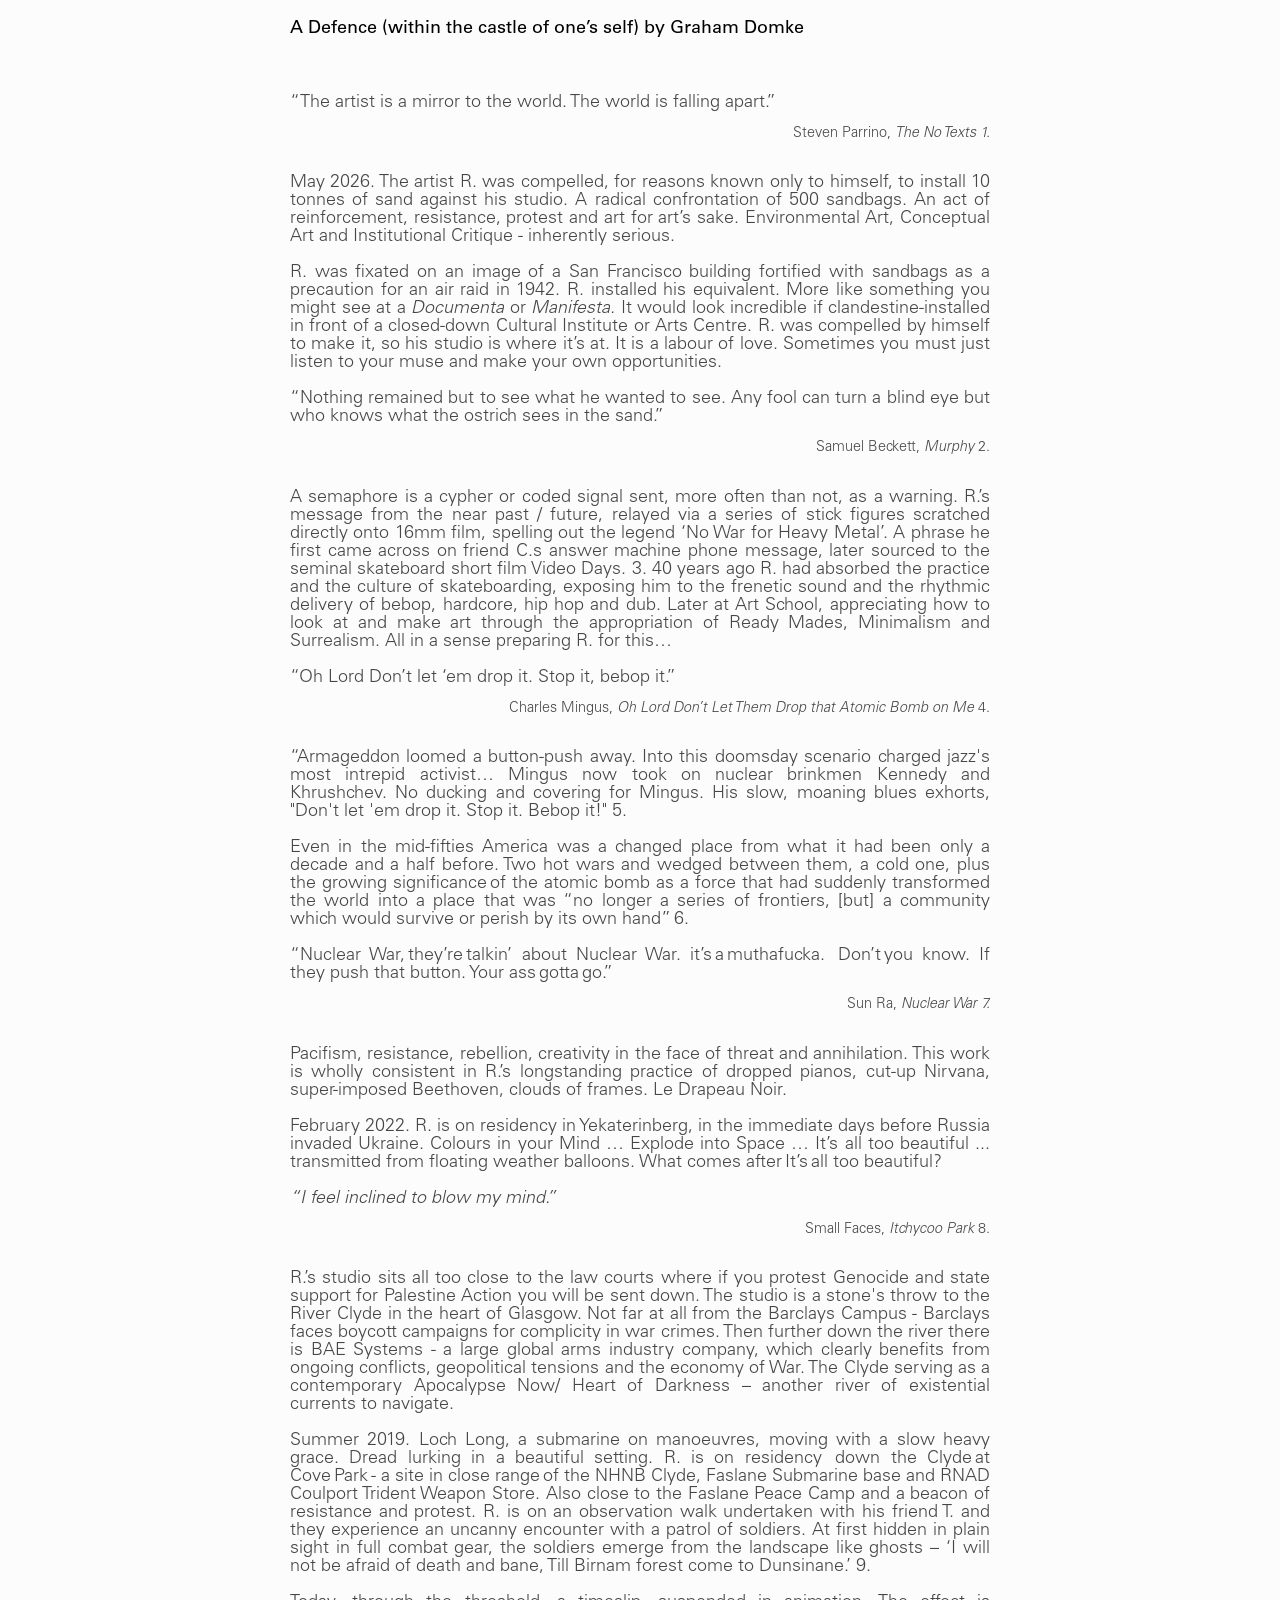
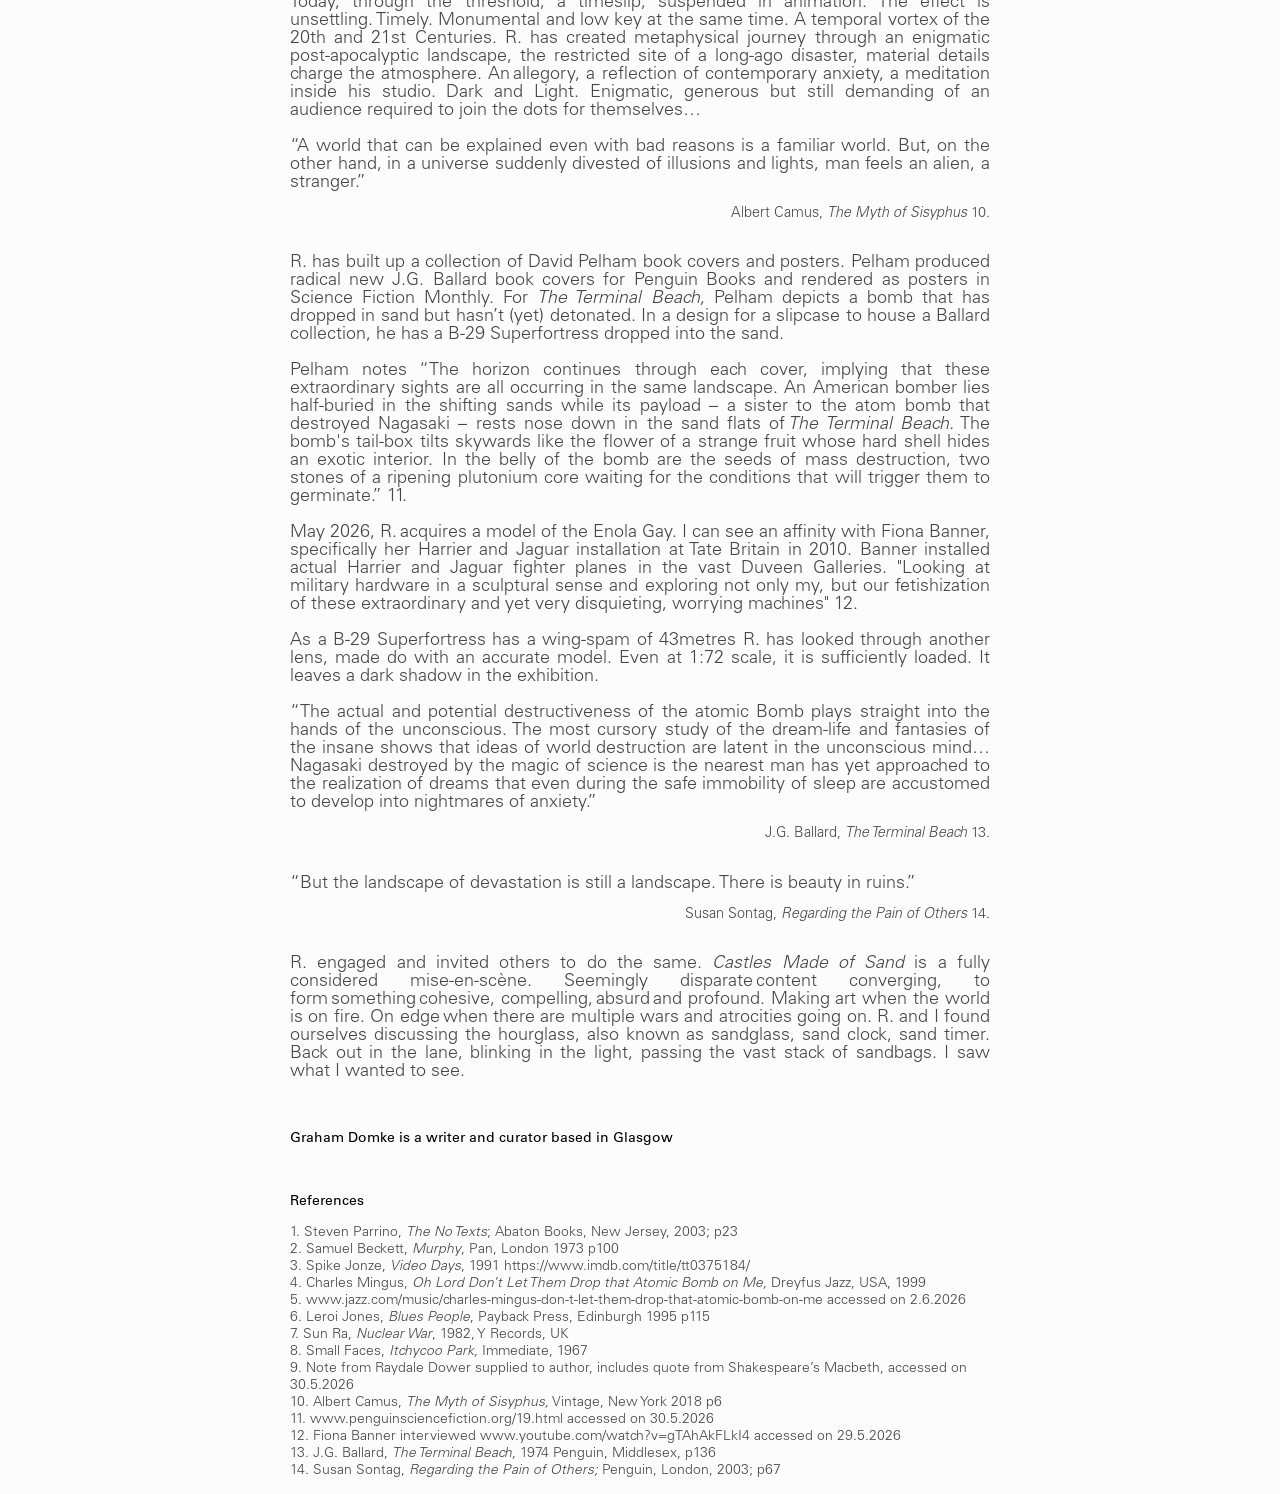
==== castlesMadeOfSand.html @ ca4d36e5 "Add files via upload" ====
<!DOCTYPE html>
<html lang="en">
  <head>
      <meta charset="UTF-8">
      <meta name="viewport" content="width=device-width, initial-scale=1.0">
      <title>Castles Made of Sand</title>
      <link rel="stylesheet" href="styles.css">
  </head>

  <body>

    <div class=textContainer>
        <p class="titleSmall">
          A Defence (within the castle of one’s self) by Graham Domke
        </p>

        <br>

        <p class="b">
          “The artist is a mirror to the world. The world is falling apart.” <br>
           <cite>Steven Parrino, <i>The No Texts 1.</i></cite>
        </p>

        <p class="b">
          May 2026. The artist R. was compelled, for reasons known only to
          himself, to install 10 tonnes of sand against his studio. A radical
          confrontation of 500 sandbags. An act of reinforcement, resistance,
          protest and art for art’s sake. Environmental Art, Conceptual Art and
          Institutional Critique - inherently serious.
        </p>

        <p class="b">
          R. was fixated on an image of a San Francisco building fortified with
          sandbags as a precaution for an air raid in 1942. R. installed his
          equivalent. More like something you might see at a <i>Documenta</i> or
          <i>Manifesta.</i> It would look incredible if clandestine-installed in
          front of a closed-down Cultural Institute or Arts Centre. R. was
          compelled by himself to make it, so his studio is where it’s at. It is
          a labour of love. Sometimes you must just listen to your muse and make
          your own opportunities.
        </p>

        <p class="b">
          “Nothing remained but to see what he wanted to see. Any fool can turn
          a blind eye but who knows what the ostrich sees in the sand.” <br>
          <cite>Samuel Beckett, <i>Murphy</i> 2.</cite>
        </p>

        <p class="b">
          A semaphore is a cypher or coded signal sent, more often than not, as
          a warning. R.’s message from the near past / future, relayed via a
          series of stick figures scratched directly onto 16mm film, spelling
          out the legend ‘No War for Heavy Metal’. A phrase he first came across
          on friend C.s answer machine phone message, later sourced to the
          seminal skateboard short film Video Days. 3. 40 years ago R. had
          absorbed the practice and the culture of skateboarding, exposing him
          to the frenetic sound and the rhythmic delivery of bebop, hardcore,
          hip hop and dub. Later at Art School, appreciating how to look at and
          make art through the appropriation of Ready Mades, Minimalism and
          Surrealism. All in a sense preparing R. for this…
        </p>

        <p class="b">
          “Oh Lord Don’t let ‘em drop it. Stop it, bebop it.” <br>
          <cite>Charles Mingus, <i>Oh Lord Don’t Let Them Drop that Atomic Bomb
          on Me</i> 4.</cite>
        </p>

        <p class="b">
          “Armageddon loomed a button-push away. Into this doomsday scenario
          charged jazz's most intrepid activist… Mingus now took on nuclear
          brinkmen Kennedy and Khrushchev. No ducking and covering for Mingus.
          His slow, moaning blues exhorts, "Don't let 'em drop it. Stop it.
          Bebop it!" 5.
        </p>

        <p class="b">
          Even in the mid-fifties America was a changed place from what it had
          been only a decade and a half before. Two hot wars and wedged between
          them, a cold one, plus the growing significance of the atomic bomb as
          a force that had suddenly transformed the world into a place that was
          “no longer a series of frontiers, [but] a community which would
          survive or perish by its own hand” 6.
        </p>

        <p class="b">
          “Nuclear War, they’re talkin’ about Nuclear War. it’s a muthafucka. 
          Don’t you know. If they push that button. Your ass gotta go.” <br>
          <cite>Sun Ra, <i>Nuclear War 7.</i></cite>
        </p>

        <p class="b">
          Pacifism, resistance, rebellion, creativity in the face of threat and
          annihilation. This work is wholly consistent in R.’s longstanding
          practice of dropped pianos, cut-up Nirvana, super-imposed Beethoven,
          clouds of frames. Le Drapeau Noir.
        </p>

        <!-- page break -->

        <p class="b">
          February 2022. R. is on residency in Yekaterinberg, in the immediate
          days before Russia invaded Ukraine. Colours in your Mind … Explode
          into Space … It’s all too beautiful ... transmitted from floating
          weather balloons. What comes after It’s all too beautiful?
        </p>

        <p class="b">
          <i>“I feel inclined to blow my mind.”</i> <br>
          <cite>Small Faces, <i>Itchycoo Park</i> 8.</cite>
        </p>

        <p class="b">
          R.’s studio sits all too close to the law courts where if you protest
          Genocide and state support for Palestine Action you will be sent down.
          The studio is a stone's throw to the River Clyde in the heart of
          Glasgow. Not far at all from the Barclays Campus - Barclays faces
          boycott campaigns for complicity in war crimes. Then further down the
          river there is BAE Systems - a large global arms industry company,
          which clearly benefits from ongoing conflicts, geopolitical tensions
          and the economy of War. The Clyde serving as a contemporary Apocalypse
          Now/ Heart of Darkness – another river of existential currents to
          navigate.
        </p>

        <p class="b">
          Summer 2019. Loch Long, a submarine on manoeuvres, moving with a slow
          heavy grace. Dread lurking in a beautiful setting. R. is on residency 
          down the Clyde at Cove Park - a site in close range of the NHNB Clyde,
          Faslane Submarine base and RNAD Coulport Trident Weapon Store. Also
          close to the Faslane Peace Camp and a beacon of resistance and
          protest. R. is on an observation walk undertaken with his friend T.
          and they experience an uncanny encounter with a patrol of soldiers.
          At first hidden in plain sight in full combat gear, the soldiers
          emerge from the landscape like ghosts – ‘I will not be afraid of death
          and bane, Till Birnam forest come to Dunsinane.’ 9.
        </p>

        <p class="b">
          Today, through the threshold, a timeslip, suspended in animation. The
          effect is unsettling. Timely. Monumental and low key at the same time.
          A temporal vortex of the 20th and 21st Centuries. R. has created
          metaphys­ical journey through an enigmatic post-apocalyptic landscape,
          the restricted site of a long-ago disaster, material details charge
          the atmosphere. An allegory, a reflection of contemporary anxiety, a
          meditation inside his studio. Dark and Light. Enigmatic, generous but
          still demanding of an audience required to join the dots for
          themselves…
        </p>

        <p class="b">
          “A world that can be explained even with bad reasons is a familiar
          world. But, on the other hand, in a universe suddenly divested of
          illusions and lights, man feels an alien, a stranger.” <br>
          <cite>Albert Camus, <i>The Myth of Sisyphus</i> 10.</cite>
        </p>

        <p class="b">
          R. has built up a collection of David Pelham book covers and posters.
          Pelham produced radical new J.G. Ballard book covers for Penguin Books
          and rendered as posters in Science Fiction Monthly. For <i>The
          Terminal Beach,</i> Pelham depicts a bomb that has dropped in sand but
          hasn’t (yet) detonated. In a design for a slipcase to house a Ballard
          collection, he has a B-29 Superfortress dropped into the sand.
        </p>

        <p class="b">
          Pelham notes “The horizon continues through each cover, implying that
          these extraordinary sights are all occurring in the same landscape. An
          American bomber lies half-buried in the shifting sands while its
          payload – a sister to the atom bomb that destroyed Nagasaki – rests
          nose down in the sand flats of <i>The Terminal Beach.</i> The bomb's
          tail-box tilts skywards like the flower of a strange fruit whose hard
          shell hides an exotic interior. In the belly of the bomb are the seeds
          of mass destruction, two stones of a ripening plutonium core waiting
          for the conditions that will trigger them to germinate.” 11.
        </p>

        <p class="b">
          May 2026, R. acquires a model of the Enola Gay. I can see an affinity
          with Fiona Banner, specifically her Harrier and Jaguar installation at
          Tate Britain in 2010. Banner installed actual Harrier and Jaguar
          fighter planes in the vast Duveen Galleries. "Looking at military
          hardware in a sculptural sense and exploring not only my, but our
          fetishization of these extraordinary and yet very disquieting,
          worrying machines" 12.
        </p>

        <p class="b">
          As a B-29 Superfortress has a wing-spam of 43metres R. has looked
          through another lens, made do with an accurate model. Even at 1:72
          scale, it is sufficiently loaded. It leaves a dark shadow in the
          exhibition.
        </p>

        <p class="b">
          “The actual and potential destructiveness of the atomic Bomb plays
          straight into the hands of the unconscious. The most cursory study of
          the dream-life and fantasies of the insane shows that ideas of world
          destruction are latent in the unconscious mind…Nagasaki destroyed by
          the magic of science is the nearest man has yet approached to the
          realization of dreams that even during the safe immobility of sleep
          are accustomed to develop into nightmares of anxiety.” <br>
          <cite>J.G. Ballard, <i>The Terminal Beach</i> 13.</cite>
        </p>

        <p class="b">
          “But the landscape of devastation is still a landscape. There is
          beauty in ruins.” <br>
          <cite>Susan Sontag, <i>Regarding the Pain of Others</i> 14.</cite>
        </p>

        <p class="b">
          R. engaged and invited others to do the same. <i>Castles Made of Sand
          </i> is a fully considered mise-en-scène. Seemingly disparate content
          converging, to form something cohesive, compelling, absurd and
          profound. Making art when the world is on fire. On edge when there are
          multiple wars and atrocities going on. R. and I found ourselves
          discussing the hourglass, also known as sandglass, sand clock, sand
          timer. Back out in the lane, blinking in the light, passing the vast
          stack of sandbags. I saw what I wanted to see.
        </p>

        <br>

        <p class="small">
          Graham Domke is a writer and curator based in Glasgow
        </p>

        <br>

        <p class="small">
          References
        </p>

        <ol class="a">
          <li>Steven Parrino, <i>The No Texts</i>; Abaton Books, New Jersey,
            2003; p23
          </li>
          <li>Samuel Beckett, <i>Murphy</i>, Pan, London 1973 p100
          </li>
          <li>Spike Jonze, <i>Video Days</i>, 1991 https://www.imdb.com/title/tt0375184/
          </li>
          <li>Charles Mingus, <i>Oh Lord Don’t Let Them Drop that Atomic Bomb on
          Me, </i> Dreyfus Jazz, USA, 1999
          </li>
          <li>www.jazz.com/music/charles-mingus-don-t-let-them-drop-that-atomic-bomb-on-me
              accessed on 2.6.2026
          </li>
          <li>Leroi Jones, <i>Blues People</i>, Payback Press, Edinburgh 1995
              p115
          </li>
          <li>Sun Ra, <i>Nuclear War</i>, 1982, Y Records, UK
          </li>
          <li>Small Faces, <i>Itchycoo Park,</i> Immediate, 1967
          </li>
          <li>Note from Raydale Dower supplied to author, includes quote from
          Shakespeare’s Macbeth, accessed on 30.5.2026
          </li>
          <li>Albert Camus, <i>The Myth of Sisyphus,</i> Vintage, New York 2018
              p6
          <br>
          <li>www.penguinsciencefiction.org/19.html accessed on 30.5.2026
          </li>
          <li>Fiona Banner interviewed www.youtube.com/watch?v=gTAhAkFLkI4
          accessed on 29.5.2026
          </li>
          <li>J.G. Ballard, <i>The Terminal Beach,</i> 1974 Penguin, Middlesex,
              p136
          </li>
          <li>Susan Sontag, <i>Regarding the Pain of Others;</i> Penguin,
              London, 2003; p67
          </li>
        </ol>

    </div>

  </body>
</html>
---- styles.css ----
/* style sheet  */

/* loading fonts */
@font-face {
    font-family: 'Univers';
    src: url('assets/fonts/UniversLTStd-Light.otf') format('opentype');
    font-weight: Light;
    font-style: normal;
}

@font-face {
    font-family: 'Univers';
    src: url('assets/fonts/UniversLTStd-LightObl.otf') format('opentype');
    font-weight: Light;
    font-style: italic;
}

@font-face {
    font-family: 'UniversRegular';
    src: url('assets/fonts/UniversLTStd.otf') format('opentype');
    font-weight: normal;
    font-style: normal;
}

/* colour of page */
body {
    background-color: rgb(252, 252, 252);
    margin: 0;
    min-height: 100vh;
    display: flex;
    justify-content: center;
    align-items: center;
}

/* centralised titles for splash page */
.splashTitle {
    text-decoration: none;
    font-size: 70px;
    font-kerning: normal;
    letter-spacing: 0.07em;
    text-align: center;
    line-height: 2.5;
    color: rgb(3, 3, 3);
    font-family: 'UniversRegular';
 }

 a.splashTitle {
  text-decoration: none;
  font-size: 70px;
  font-kerning: normal;
  letter-spacing: 0.07em;
  text-align: center;
  line-height: 2.5;
  color: rgb(3, 3, 3); /* Grey like menu links */
  font-family: 'UniversRegular';
  transition: color 0.2s ease; /* Smooth transition */
}

a.splashTitle:hover {
  color: rgb(100, 100, 100); /* Black on hover */
}

.textContainer {
  width: 100%;
  max-width: 700px;
  margin: 0 auto;
}

p.titleSmall {
  font-family: 'UniversRegular';
  font-size: 18px;
}

p.small {
  font-family: 'UniversRegular';
  font-size: 14px;
}

p.b {
  font-family: 'Univers';
  line-height: 1;
  text-align: justify;
  font-size: 18px;
  color: rgb(70, 70, 70);
}

cite {
  font-family: 'Univers';
  display: block;
  text-align: right;
  font-style: normal;
  font-size: 0.8em;
  padding-top: 15px;
  padding-bottom: 15px;
}

ol.a {
  list-stle-type: decimal;
  list-style-position: inside;
  font-family: 'Univers';
  font-size: 14px;
  color: rgb(70, 70, 70);
  padding-left: 0;
  margin-left: 0;

}

@media (max-width: 800px) {

    .splashTitle {
      font-family: 'UniversRegular';
      font-size: 47px;
      font-kerning: normal;
      letter-spacing: 0.07em;
    }

    a.splashTitle {
    font-family: 'UniversRegular'
    font-size: 47px;
    font-kerning: normal;
    letter-spacing: 0.07em;
    }

    p.b {
      line-height: 1;
      font-family: 'Univers';
      font-size: 14px;
      color: rgb(70, 70, 70);
    }
 }
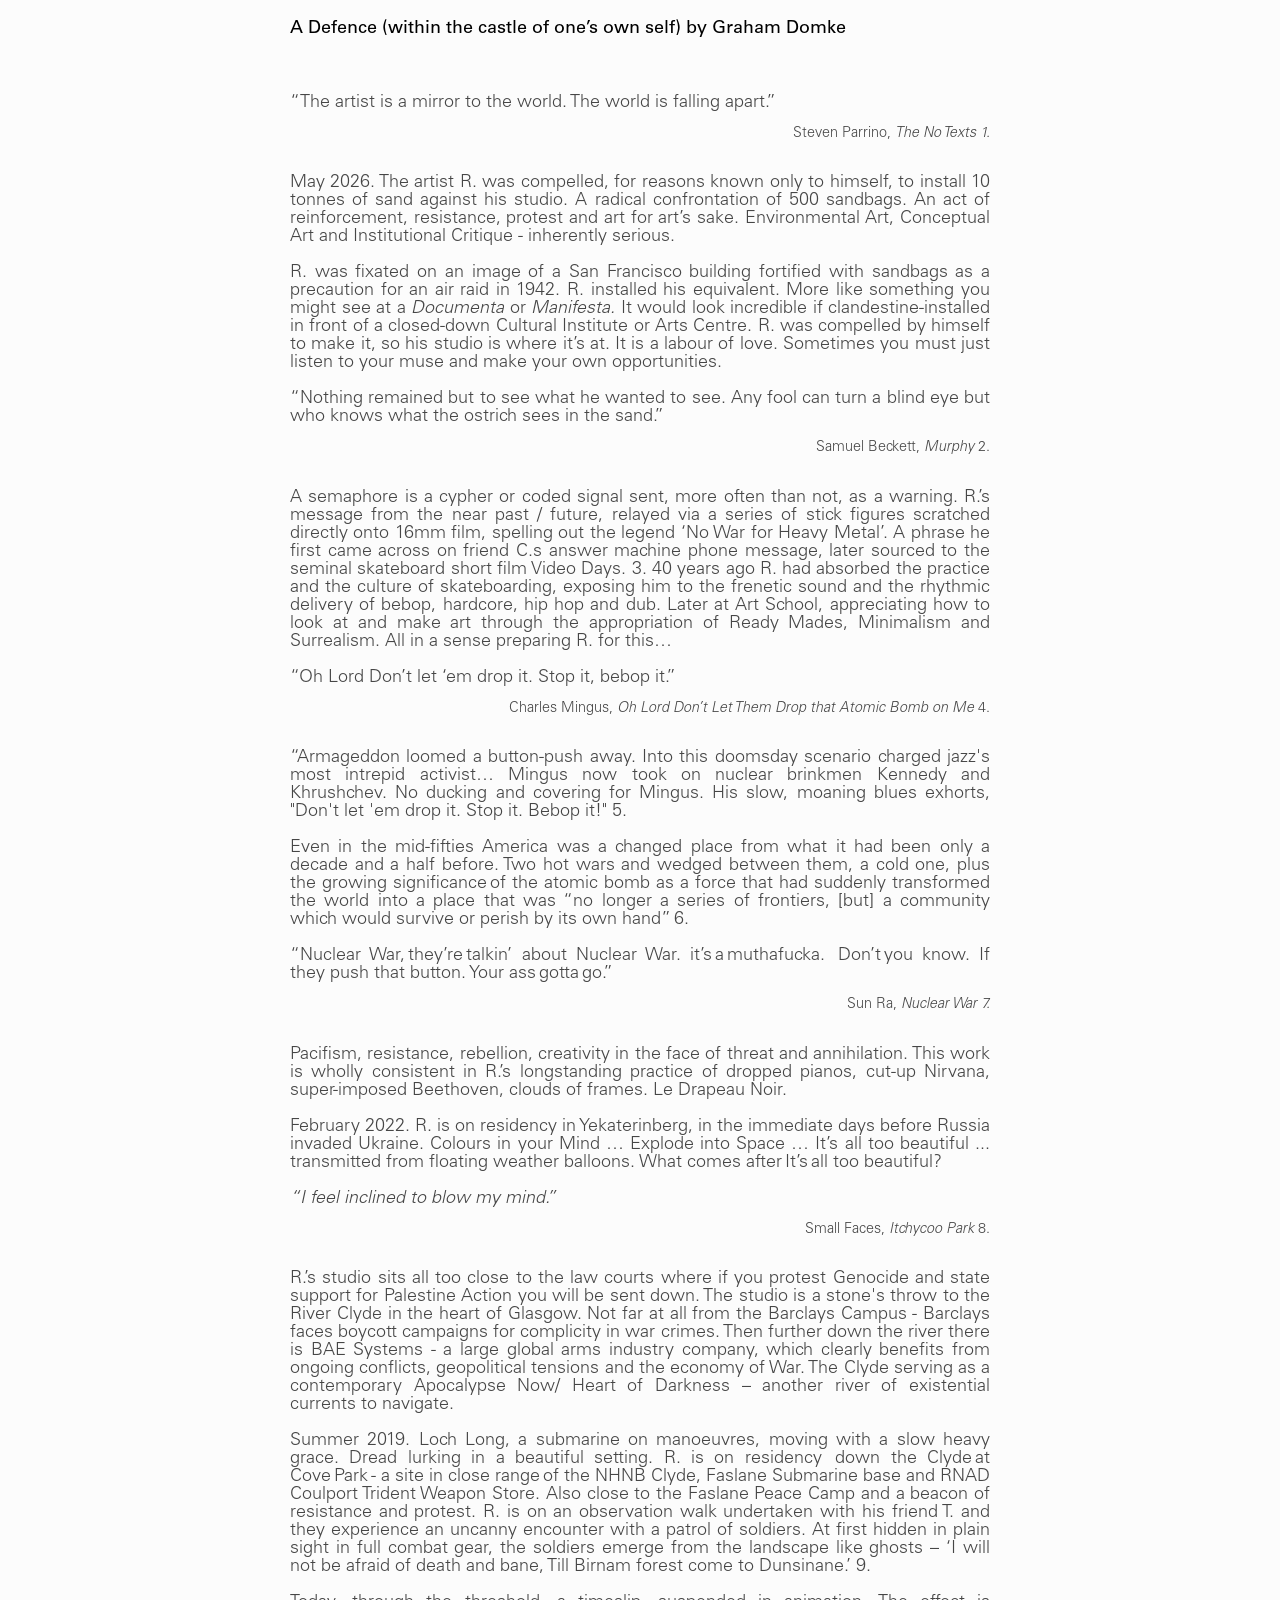
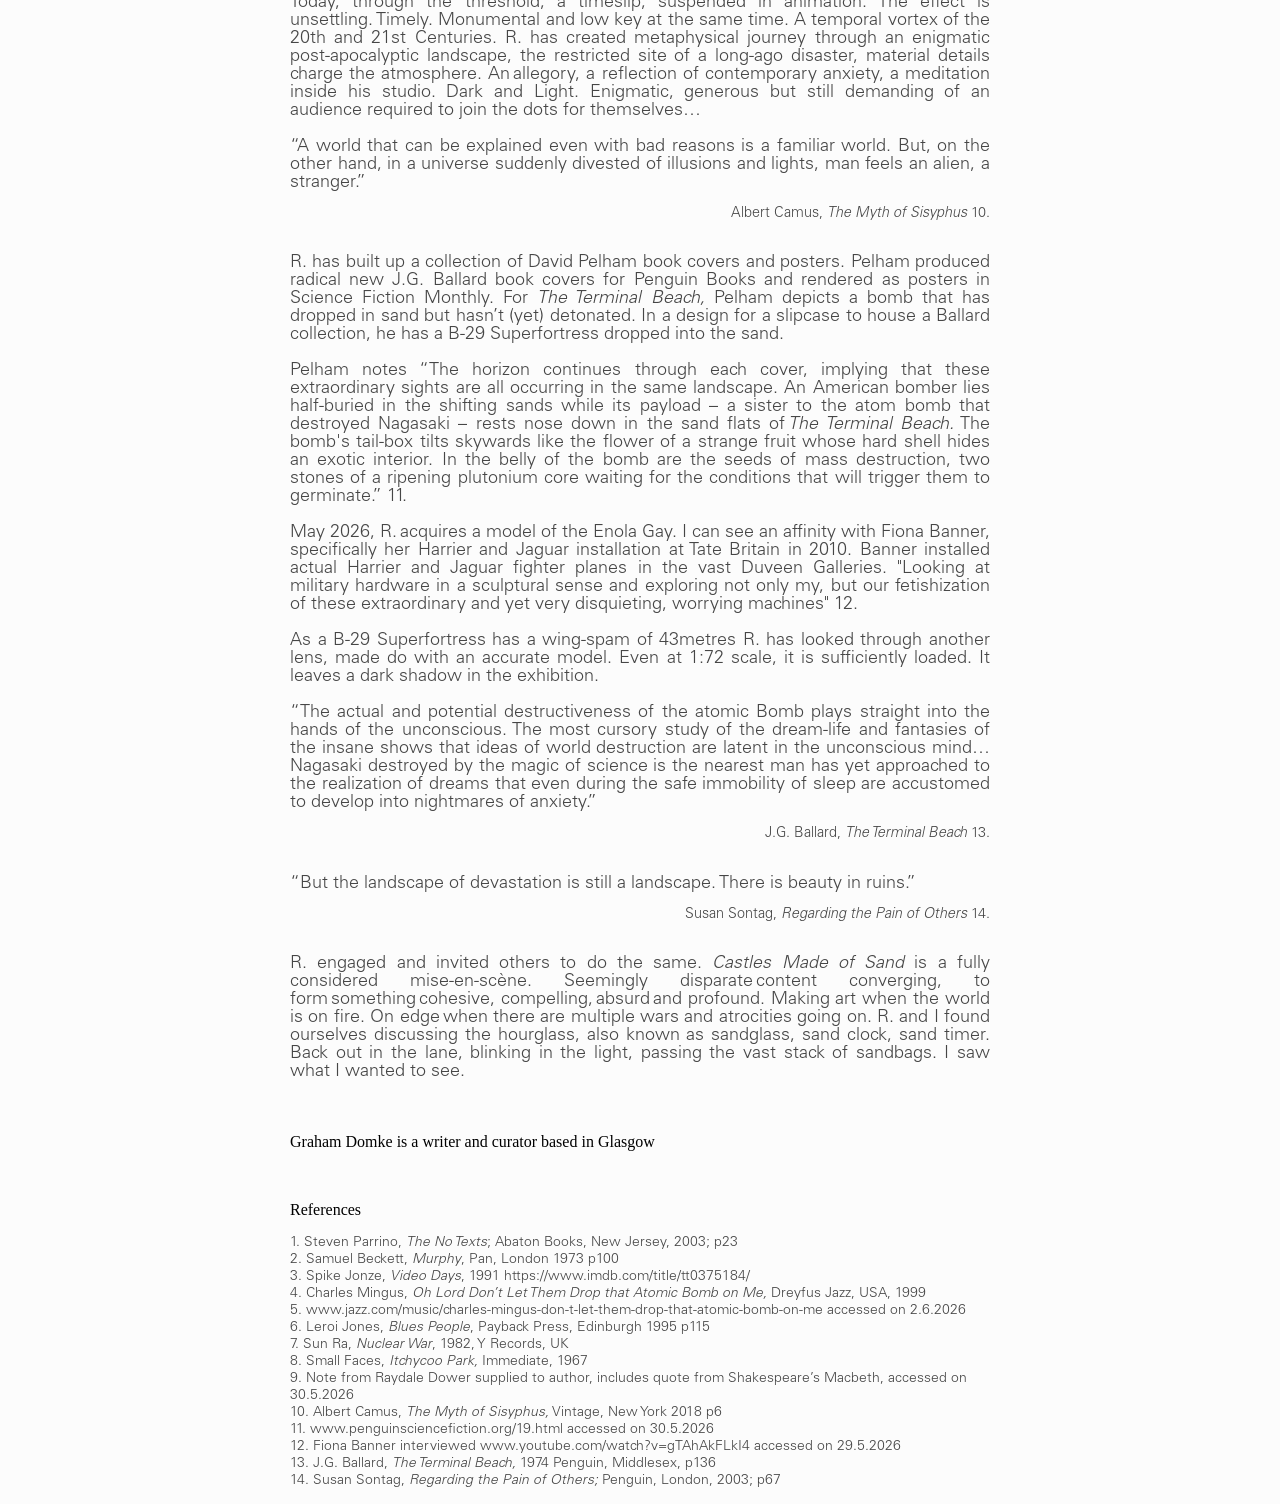
==== commit 932d3e73: "Add files via upload" ====
--- a/castlesMadeOfSand.html
+++ b/castlesMadeOfSand.html
@@ -11,7 +11,7 @@
 
     <div class=textContainer>
         <p class="titleSmall">
-          A Defence (within the castle of one’s self) by Graham Domke
+          A Defence (within the castle of one’s own self) by Graham Domke
         </p>
 
         <br>
@@ -223,13 +223,13 @@
 
         <br>
 
-        <p class="small">
+        <p class="smallRegular">
           Graham Domke is a writer and curator based in Glasgow
         </p>
 
         <br>
 
-        <p class="small">
+        <p class="smallLight">
           References
         </p>
 
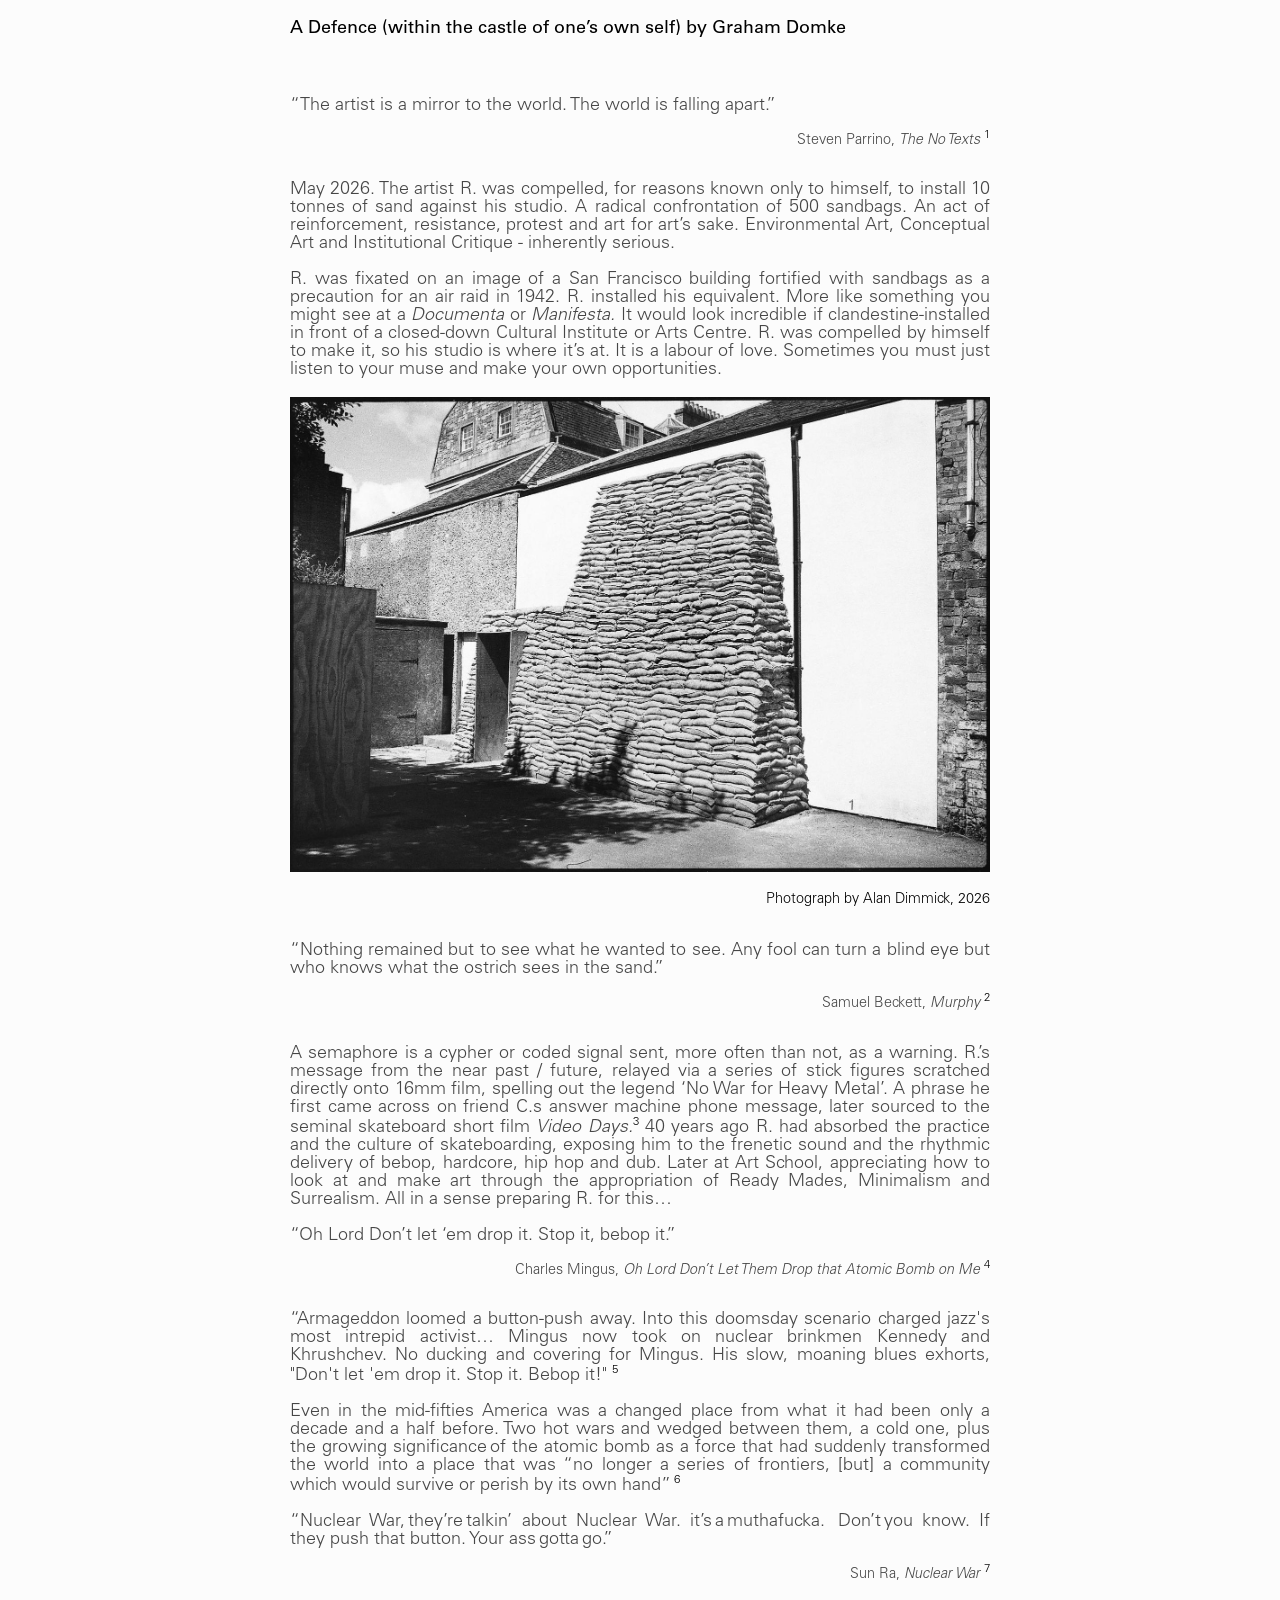
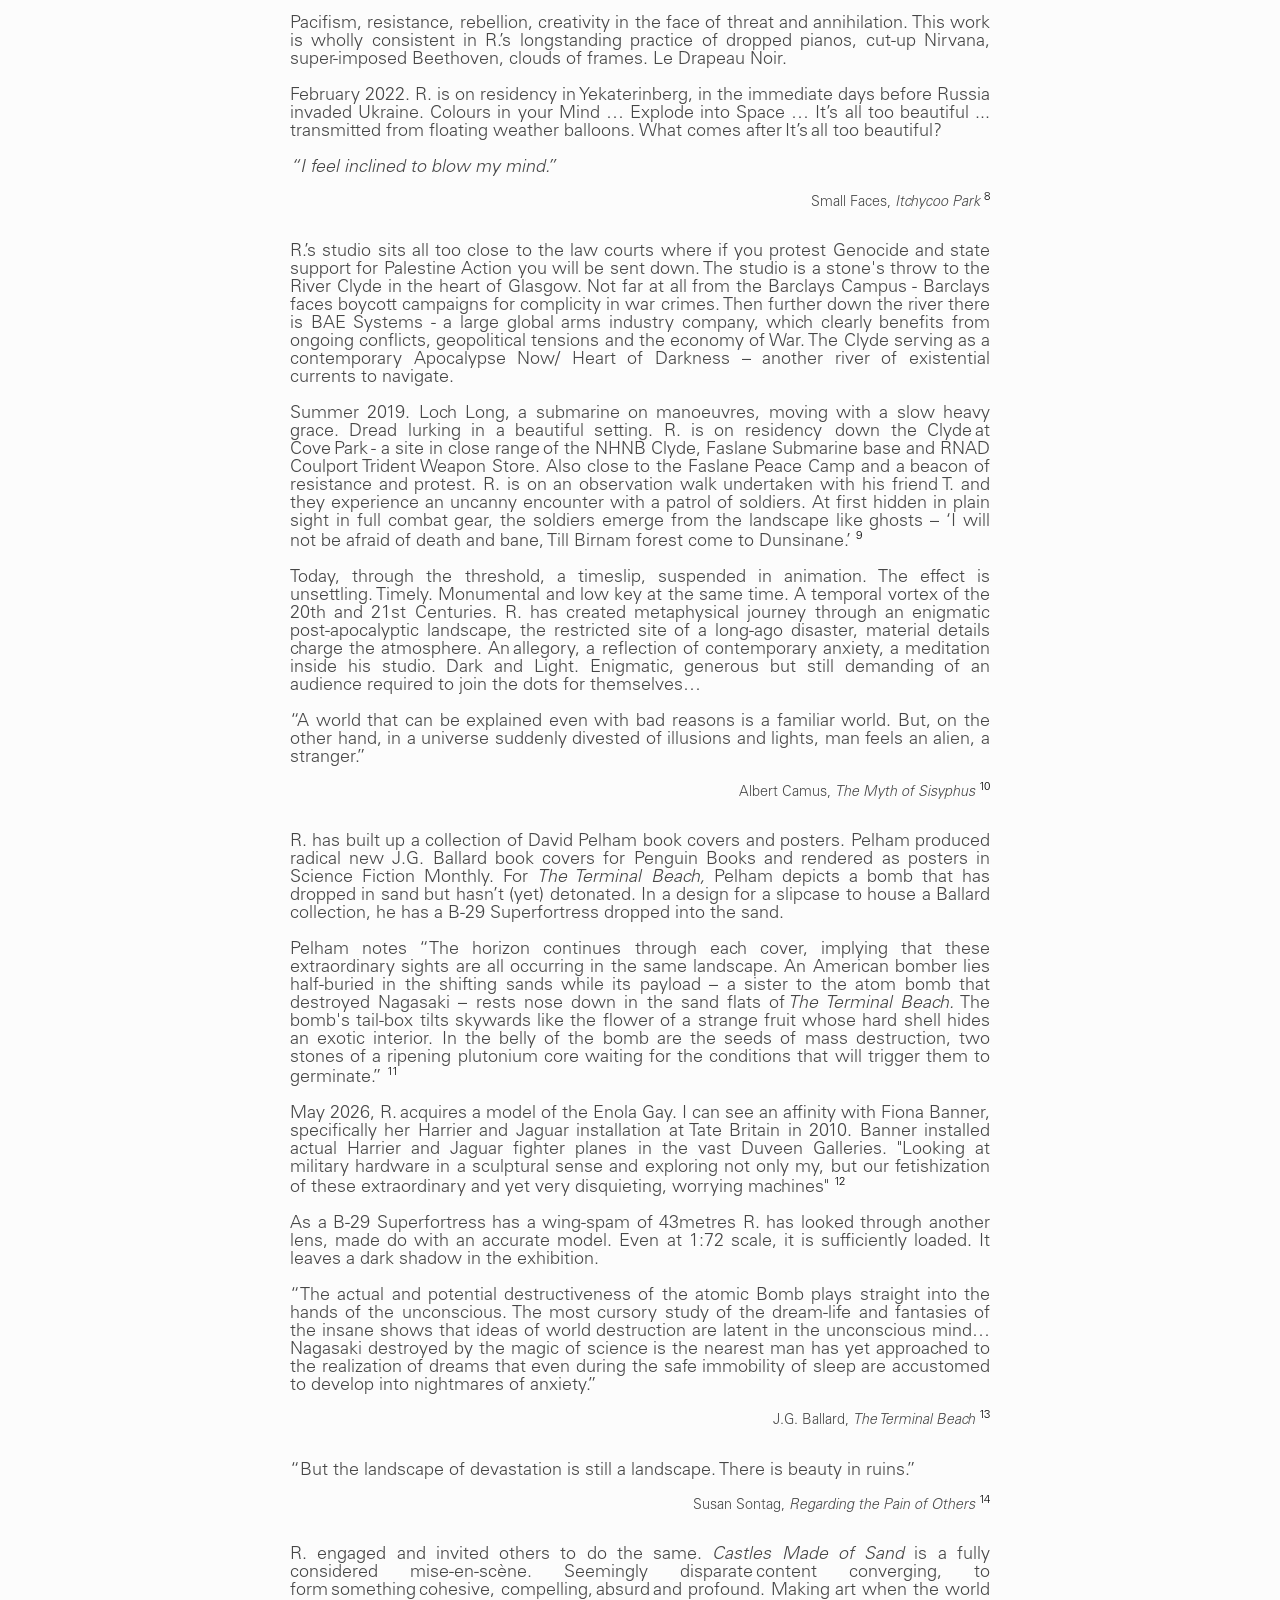
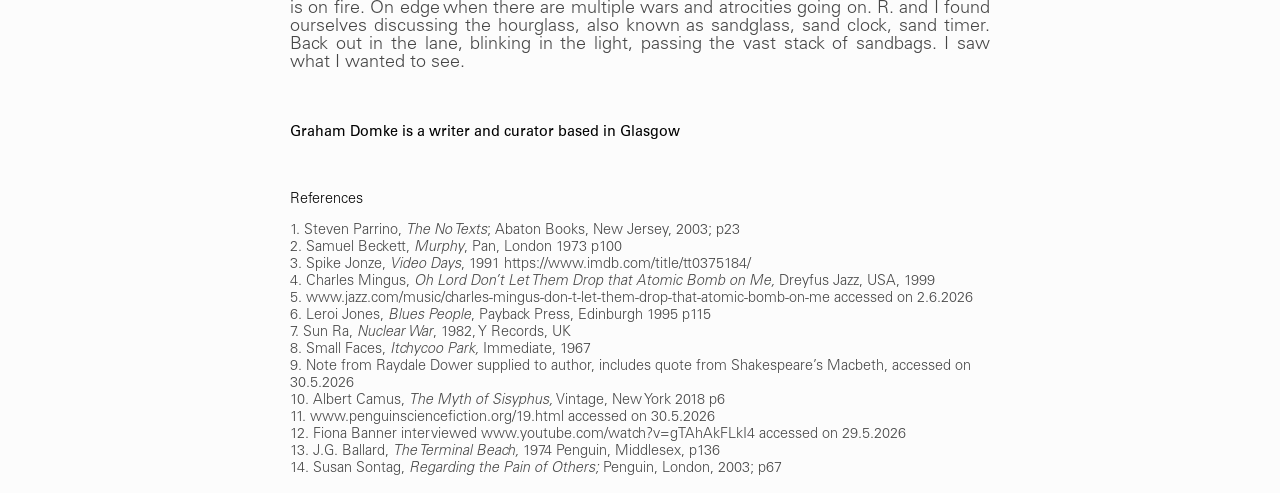
==== commit 6b9d24d1: "Add files via upload" ====
--- a/castlesMadeOfSand.html
+++ b/castlesMadeOfSand.html
@@ -18,7 +18,8 @@
 
         <p class="b">
           “The artist is a mirror to the world. The world is falling apart.” <br>
-           <cite>Steven Parrino, <i>The No Texts 1.</i></cite>
+           <cite>Steven Parrino, <i>The No Texts</i>
+           <sup class="fnNumCite"><a href="#ref1">1</a></sup></cite>
         </p>
 
         <p class="b">
@@ -40,10 +41,13 @@
           your own opportunities.
         </p>
 
+        <img class="a" src="assets/images/01_CastlesMadeOfSand/CastlesMadeOfSand_AlanDimmickBorder.jpeg">
+        <cite>Photograph by Alan Dimmick, 2026</cite>
+
         <p class="b">
           “Nothing remained but to see what he wanted to see. Any fool can turn
           a blind eye but who knows what the ostrich sees in the sand.” <br>
-          <cite>Samuel Beckett, <i>Murphy</i> 2.</cite>
+          <cite>Samuel Beckett, <i>Murphy</i> <sup class="fnNumCite"><a href="#ref2">2</a></sup></cite>
         </p>
 
         <p class="b">
@@ -52,18 +56,19 @@
           series of stick figures scratched directly onto 16mm film, spelling
           out the legend ‘No War for Heavy Metal’. A phrase he first came across
           on friend C.s answer machine phone message, later sourced to the
-          seminal skateboard short film Video Days. 3. 40 years ago R. had
-          absorbed the practice and the culture of skateboarding, exposing him
-          to the frenetic sound and the rhythmic delivery of bebop, hardcore,
-          hip hop and dub. Later at Art School, appreciating how to look at and
-          make art through the appropriation of Ready Mades, Minimalism and
-          Surrealism. All in a sense preparing R. for this…
+          seminal skateboard short film <i>Video Days.</i><sup class="fnNum"><a href="#ref3">3</a></sup>
+          40 years ago R. had absorbed the practice and the culture of
+          skateboarding, exposing him to the frenetic sound and the rhythmic
+          delivery of bebop, hardcore, hip hop and dub. Later at Art School,
+          appreciating how to look at and make art through the appropriation of
+          Ready Mades, Minimalism and Surrealism. All in a sense preparing R.
+          for this…
         </p>
 
         <p class="b">
           “Oh Lord Don’t let ‘em drop it. Stop it, bebop it.” <br>
           <cite>Charles Mingus, <i>Oh Lord Don’t Let Them Drop that Atomic Bomb
-          on Me</i> 4.</cite>
+          on Me</i> <sup class="fnNumCite"><a href="#ref4">4</a></sup></cite>
         </p>
 
         <p class="b">
@@ -71,7 +76,7 @@
           charged jazz's most intrepid activist… Mingus now took on nuclear
           brinkmen Kennedy and Khrushchev. No ducking and covering for Mingus.
           His slow, moaning blues exhorts, "Don't let 'em drop it. Stop it.
-          Bebop it!" 5.
+          Bebop it!" <sup class="fnNum"><a href="#ref5">5</a></sup>
         </p>
 
         <p class="b">
@@ -80,13 +85,13 @@
           them, a cold one, plus the growing significance of the atomic bomb as
           a force that had suddenly transformed the world into a place that was
           “no longer a series of frontiers, [but] a community which would
-          survive or perish by its own hand” 6.
+          survive or perish by its own hand” <sup class="fnNum"><a href="#ref6">6</a></sup>
         </p>
 
         <p class="b">
           “Nuclear War, they’re talkin’ about Nuclear War. it’s a muthafucka. 
           Don’t you know. If they push that button. Your ass gotta go.” <br>
-          <cite>Sun Ra, <i>Nuclear War 7.</i></cite>
+          <cite>Sun Ra, <i>Nuclear War</i> <sup class="fnNumCite"><a href="#ref7">7</a></sup></cite>
         </p>
 
         <p class="b">
@@ -107,7 +112,7 @@
 
         <p class="b">
           <i>“I feel inclined to blow my mind.”</i> <br>
-          <cite>Small Faces, <i>Itchycoo Park</i> 8.</cite>
+          <cite>Small Faces, <i>Itchycoo Park</i> <sup class="fnNumCite"><a href="#ref8">8</a></sup></cite>
         </p>
 
         <p class="b">
@@ -133,7 +138,7 @@
           and they experience an uncanny encounter with a patrol of soldiers.
           At first hidden in plain sight in full combat gear, the soldiers
           emerge from the landscape like ghosts – ‘I will not be afraid of death
-          and bane, Till Birnam forest come to Dunsinane.’ 9.
+          and bane, Till Birnam forest come to Dunsinane.’ <sup class="fnNum"><a href="#ref9">9</a></sup>
         </p>
 
         <p class="b">
@@ -152,7 +157,7 @@
           “A world that can be explained even with bad reasons is a familiar
           world. But, on the other hand, in a universe suddenly divested of
           illusions and lights, man feels an alien, a stranger.” <br>
-          <cite>Albert Camus, <i>The Myth of Sisyphus</i> 10.</cite>
+          <cite>Albert Camus, <i>The Myth of Sisyphus</i> <sup class="fnNumCite"><a href="#ref10">10</a></sup></cite>
         </p>
 
         <p class="b">
@@ -173,7 +178,7 @@
           tail-box tilts skywards like the flower of a strange fruit whose hard
           shell hides an exotic interior. In the belly of the bomb are the seeds
           of mass destruction, two stones of a ripening plutonium core waiting
-          for the conditions that will trigger them to germinate.” 11.
+          for the conditions that will trigger them to germinate.” <sup class="fnNum"><a href="#ref11">11</a></sup>
         </p>
 
         <p class="b">
@@ -183,7 +188,7 @@
           fighter planes in the vast Duveen Galleries. "Looking at military
           hardware in a sculptural sense and exploring not only my, but our
           fetishization of these extraordinary and yet very disquieting,
-          worrying machines" 12.
+          worrying machines" <sup class="fnNum"><a href="#ref12">12</a></sup>
         </p>
 
         <p class="b">
@@ -201,13 +206,13 @@
           the magic of science is the nearest man has yet approached to the
           realization of dreams that even during the safe immobility of sleep
           are accustomed to develop into nightmares of anxiety.” <br>
-          <cite>J.G. Ballard, <i>The Terminal Beach</i> 13.</cite>
+          <cite>J.G. Ballard, <i>The Terminal Beach</i> <sup class="fnNumCite"><a href="#ref13">13</a></sup></cite>
         </p>
 
         <p class="b">
           “But the landscape of devastation is still a landscape. There is
           beauty in ruins.” <br>
-          <cite>Susan Sontag, <i>Regarding the Pain of Others</i> 14.</cite>
+          <cite>Susan Sontag, <i>Regarding the Pain of Others</i> <sup class="fnNumCite"><a href="#ref14">14</a></sup></cite>
         </p>
 
         <p class="b">
@@ -234,41 +239,41 @@
         </p>
 
         <ol class="a">
-          <li>Steven Parrino, <i>The No Texts</i>; Abaton Books, New Jersey,
+          <li id="ref1">Steven Parrino, <i>The No Texts</i>; Abaton Books, New Jersey,
             2003; p23
           </li>
-          <li>Samuel Beckett, <i>Murphy</i>, Pan, London 1973 p100
-          </li>
-          <li>Spike Jonze, <i>Video Days</i>, 1991 https://www.imdb.com/title/tt0375184/
-          </li>
-          <li>Charles Mingus, <i>Oh Lord Don’t Let Them Drop that Atomic Bomb on
+          <li id="ref2">Samuel Beckett, <i>Murphy</i>, Pan, London 1973 p100
+          </li>
+          <li id="ref3">Spike Jonze, <i>Video Days</i>, 1991 https://www.imdb.com/title/tt0375184/
+          </li>
+          <li id="ref4">Charles Mingus, <i>Oh Lord Don’t Let Them Drop that Atomic Bomb on
           Me, </i> Dreyfus Jazz, USA, 1999
           </li>
-          <li>www.jazz.com/music/charles-mingus-don-t-let-them-drop-that-atomic-bomb-on-me
+          <li id="ref5">www.jazz.com/music/charles-mingus-don-t-let-them-drop-that-atomic-bomb-on-me
               accessed on 2.6.2026
           </li>
-          <li>Leroi Jones, <i>Blues People</i>, Payback Press, Edinburgh 1995
+          <li id="ref6">Leroi Jones, <i>Blues People</i>, Payback Press, Edinburgh 1995
               p115
           </li>
-          <li>Sun Ra, <i>Nuclear War</i>, 1982, Y Records, UK
-          </li>
-          <li>Small Faces, <i>Itchycoo Park,</i> Immediate, 1967
-          </li>
-          <li>Note from Raydale Dower supplied to author, includes quote from
+          <li id="ref7">Sun Ra, <i>Nuclear War</i>, 1982, Y Records, UK
+          </li>
+          <li id="ref8">Small Faces, <i>Itchycoo Park,</i> Immediate, 1967
+          </li>
+          <li id="ref9">Note from Raydale Dower supplied to author, includes quote from
           Shakespeare’s Macbeth, accessed on 30.5.2026
           </li>
-          <li>Albert Camus, <i>The Myth of Sisyphus,</i> Vintage, New York 2018
+          <li id="ref10">Albert Camus, <i>The Myth of Sisyphus,</i> Vintage, New York 2018
               p6
-          <br>
-          <li>www.penguinsciencefiction.org/19.html accessed on 30.5.2026
-          </li>
-          <li>Fiona Banner interviewed www.youtube.com/watch?v=gTAhAkFLkI4
+          </li>
+          <li id="ref11">www.penguinsciencefiction.org/19.html accessed on 30.5.2026
+          </li>
+          <li id="ref12">Fiona Banner interviewed www.youtube.com/watch?v=gTAhAkFLkI4
           accessed on 29.5.2026
           </li>
-          <li>J.G. Ballard, <i>The Terminal Beach,</i> 1974 Penguin, Middlesex,
+          <li id="ref13">J.G. Ballard, <i>The Terminal Beach,</i> 1974 Penguin, Middlesex,
               p136
           </li>
-          <li>Susan Sontag, <i>Regarding the Pain of Others;</i> Penguin,
+          <li id="ref14">Susan Sontag, <i>Regarding the Pain of Others;</i> Penguin,
               London, 2003; p67
           </li>
         </ol>
--- a/styles.css
+++ b/styles.css
@@ -64,6 +64,7 @@
   width: 100%;
   max-width: 700px;
   margin: 0 auto;
+  font-size: 18px;
 }
 
 p.titleSmall {
@@ -71,9 +72,14 @@
   font-size: 18px;
 }
 
-p.small {
+p.smallLight {
+  font-family: 'Univers';
+  font-size: 0.8em;
+}
+
+p.smallRegular {
   font-family: 'UniversRegular';
-  font-size: 14px;
+  font-size: 0.8em;
 }
 
 p.b {
@@ -94,15 +100,45 @@
   padding-bottom: 15px;
 }
 
+sup.fnNumCite {
+  font-size: 0.8em;
+}
+
+sup.fnNum {
+  font-size: 0.64em;
+}
+
+sup.fnNum a,
+sup.fnNumCite a,
+sup.fnNum a:visited,
+sup.fnNumCite a:visited {
+  color: rgb(3, 3, 3);
+  text-decoration: none;
+  transition: color 0.2s ease;
+}
+
+sup.fnNum a:hover,
+sup.fnNumCite a:hover {
+  color: rgb(100, 100, 100);
+  text-decoration: none;
+}
+
 ol.a {
-  list-stle-type: decimal;
+  list-style-type: decimal;
   list-style-position: inside;
   font-family: 'Univers';
-  font-size: 14px;
+  font-size: 0.8em;
   color: rgb(70, 70, 70);
   padding-left: 0;
   margin-left: 0;
 
+}
+
+img.a {
+  width: 100%;
+  padding-left: 0;
+  padding-right: 0;
+  margin: 0;
 }
 
 @media (max-width: 800px) {
@@ -114,8 +150,14 @@
       letter-spacing: 0.07em;
     }
 
+    .textContainer {
+      padding-left: 4px;
+      padding-right: 4px;
+      font-size: 14px;
+    }
+
     a.splashTitle {
-    font-family: 'UniversRegular'
+    font-family: 'UniversRegular';
     font-size: 47px;
     font-kerning: normal;
     letter-spacing: 0.07em;
@@ -126,5 +168,6 @@
       font-family: 'Univers';
       font-size: 14px;
       color: rgb(70, 70, 70);
+
     }
  }
